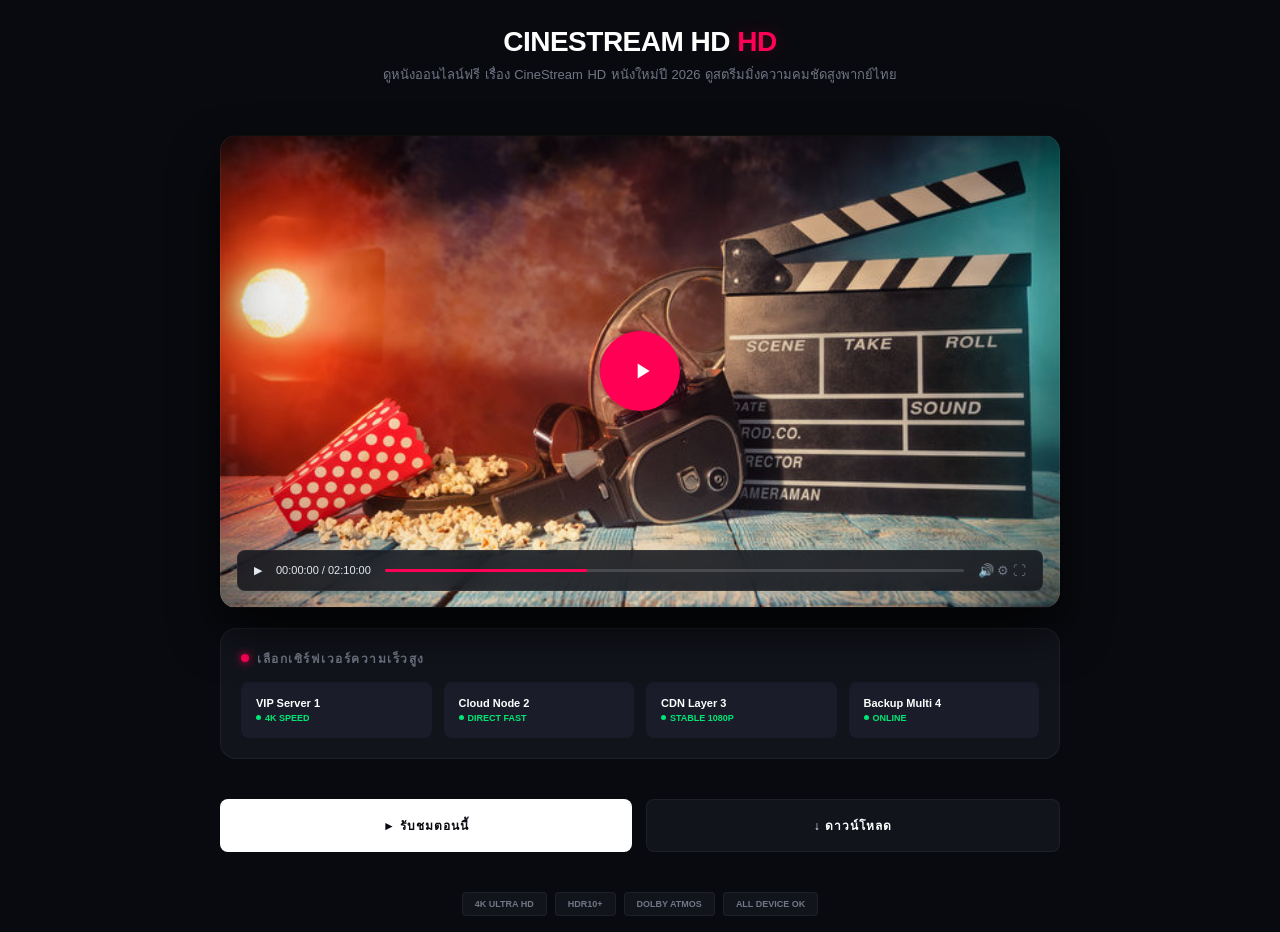
==== index.html @ 55f96fd0 "Add files via upload" ====
﻿<!DOCTYPE html>
<html lang="th">
<head>
    <meta charset="UTF-8">
    <meta name="viewport" content="width=device-width, initial-scale=1.0, maximum-scale=1.0, user-scalable=no">
    <link rel="icon" type="image/png" href="/favicon.png">
    <title>CineStream</title>
    <style>
        /* Modern Minimalist & Cyber Crimson Theme */
        *, *::before, *::after {
            box-sizing: border-box;
            margin: 0;
            padding: 0;
        }

        :root {
            --bg-base: #090a0f;
            --bg-surface: #12141c;
            --bg-surface-elevated: #1a1d29;
            --accent: #ff0055; /* Cyber Crimson Neon */
            --accent-glow: rgba(255, 0, 85, 0.25);
            --text-main: #ffffff;
            --text-muted: #717686;
            --border-color: rgba(255, 255, 255, 0.05);
            --radius-lg: 16px;
            --radius-md: 8px;
        }

        body {
            font-family: -apple-system, BlinkMacSystemFont, "Segoe UI", Roboto, Helvetica, Arial, sans-serif;
            background-color: var(--bg-base);
            color: var(--text-main);
            min-height: 100vh;
            display: flex;
            flex-direction: column;
            justify-content: center;
            align-items: center;
            padding: 16px;
            -webkit-font-smoothing: antialiased;
        }

        .container {
            width: 100%;
            max-width: 840px;
            display: flex;
            flex-direction: column;
            gap: 20px;
        }

        /* Top Navigation Header */
        .header-nav {
            text-align: center;
            padding: 10px 0;
        }

        .main-title {
            font-size: 28px;
            font-weight: 900;
            letter-spacing: -0.5px;
            text-transform: uppercase;
            color: var(--text-main);
        }

        .main-title span {
            color: var(--accent);
            text-shadow: 0 0 15px var(--accent-glow);
        }

        .sub-title {
            font-size: 13px;
            color: var(--text-muted);
            margin-top: 6px;
            font-weight: 500;
            word-spacing: 1px;
        }

        /* Cinema Player Frame */
        .player-wrapper {
            width: 100%;
            aspect-ratio: 16 / 9;
            /* Mengambil gambar backdrop.jpg lokal sesuai request */
            background: #000 url('/backdrop.jpg') center/cover no-repeat;
            border-radius: var(--radius-lg);
            position: relative;
            box-shadow: 0 24px 48px rgba(0, 0, 0, 0.7);
            border: 1px solid var(--border-color);
            overflow: hidden;
            display: flex;
            align-items: center;
            justify-content: center;
        }

        .big-play-trigger {
            width: 80px;
            height: 80px;
            background: var(--accent);
            border: none;
            border-radius: 50%;
            cursor: pointer;
            display: flex;
            align-items: center;
            justify-content: center;
            z-index: 10;
            box-shadow: 0 0 30px var(--accent-glow);
            transition: transform 0.3s cubic-bezier(0.175, 0.885, 0.32, 1.275);
        }

        .player-wrapper:hover .big-play-trigger {
            transform: scale(1.12);
        }

        .play-svg-shape {
            width: 26px;
            height: 26px;
            fill: #ffffff;
            margin-left: 4px;
        }

        /* Premium Floating Control Bar UI */
        .custom-player-ui {
            position: absolute;
            bottom: 16px;
            left: 16px;
            right: 16px;
            padding: 12px 16px;
            background: rgba(18, 20, 28, 0.85);
            backdrop-filter: blur(12px);
            -webkit-backdrop-filter: blur(12px);
            border-radius: var(--radius-md);
            border: 1px solid rgba(255, 255, 255, 0.05);
            display: flex;
            align-items: center;
            gap: 14px;
            z-index: 5;
            font-size: 11px;
            color: #e2e8f0;
        }

        .timeline-container {
            flex: 1;
            height: 3px;
            background: rgba(255, 255, 255, 0.15);
            border-radius: 2px;
            overflow: hidden;
        }

        .timeline-fill {
            width: 35%;
            height: 100%;
            background: var(--accent);
        }

        .ui-right-controls {
            display: flex;
            gap: 12px;
            color: var(--text-muted);
            font-size: 13px;
        }

        /* Loading Engine Panel */
        .loading-curtain {
            position: absolute;
            inset: 0;
            background: #0b0c10;
            display: flex;
            flex-direction: column;
            align-items: center;
            justify-content: center;
            z-index: 20;
            opacity: 0;
            pointer-events: none;
            transition: opacity 0.4s ease;
        }

        .loading-curtain.active {
            opacity: 1;
            pointer-events: auto;
        }

        .spinner-ring {
            width: 44px;
            height: 44px;
            border: 3px solid rgba(255, 0, 85, 0.1);
            border-top: 3px solid var(--accent);
            border-radius: 50%;
            animation: fast-spin 0.8s linear infinite;
            margin-bottom: 16px;
        }

        @keyframes fast-spin {
            0% { transform: rotate(0deg); }
            100% { transform: rotate(360deg); }
        }

        .percent-counter {
            font-size: 32px;
            font-weight: 800;
            color: var(--text-main);
            letter-spacing: -1px;
        }

        .status-engine-text {
            font-size: 10px;
            color: var(--text-muted);
            text-transform: uppercase;
            letter-spacing: 2px;
            margin-top: 4px;
        }

        /* Secret Message Glow */
        #secret-payload {
            display: none;
            opacity: 0;
            text-align: center;
            margin-top: 15px;
            transition: opacity 0.5s ease;
        }
        #secret-payload.reveal { opacity: 1; }

        /* Server Router Matrix */
        .matrix-panel {
            background-color: var(--bg-surface);
            border: 1px solid var(--border-color);
            border-radius: var(--radius-lg);
            padding: 20px;
        }

        .matrix-header {
            font-size: 12px;
            font-weight: 700;
            text-transform: uppercase;
            letter-spacing: 1.5px;
            color: var(--text-muted);
            margin-bottom: 14px;
            display: flex;
            align-items: center;
            gap: 8px;
        }

        .matrix-header::before {
            content: '';
            width: 8px;
            height: 8px;
            background: var(--accent);
            border-radius: 50%;
            box-shadow: 0 0 8px var(--accent);
        }

        .matrix-grid {
            display: grid;
            grid-template-columns: repeat(auto-fit, minmax(150px, 1fr));
            gap: 12px;
        }

        .node-btn {
            background: var(--bg-surface-elevated);
            border: 1px solid transparent;
            border-radius: var(--radius-md);
            padding: 14px;
            color: var(--text-main);
            cursor: pointer;
            text-align: left;
            transition: all 0.2s cubic-bezier(0.4, 0, 0.2, 1);
        }

        .node-btn:hover {
            border-color: var(--accent);
            background: rgba(255, 0, 85, 0.03);
            transform: translateY(-2px);
        }

        .node-lbl { font-size: 11px; font-weight: 600; display: block; margin-bottom: 4px; }
        .node-status { font-size: 9px; color: #00e676; font-weight: 700; text-transform: uppercase; display: flex; align-items: center; gap: 4px; }
        .node-pulse { width: 5px; height: 5px; background: #00e676; border-radius: 50%; display: inline-block; }

        /* Action Center */
        .action-hub {
            display: flex;
            flex-direction: column;
            gap: 20px;
            align-items: center;
        }

        .core-buttons {
            display: flex;
            width: 100%;
            gap: 14px;
        }

        .action-trigger {
            flex: 1;
            padding: 16px;
            font-size: 12px;
            font-weight: 700;
            border-radius: var(--radius-md);
            cursor: pointer;
            border: none;
            text-transform: uppercase;
            letter-spacing: 1px;
            transition: all 0.2s ease;
        }

        .trigger-primary { background: var(--text-main); color: var(--bg-base); }
        .trigger-primary:hover { background: var(--accent); color: #fff; box-shadow: 0 8px 20px var(--accent-glow); }

        .trigger-secondary { background: var(--bg-surface); color: var(--text-main); border: 1px solid var(--border-color); }
        .trigger-secondary:hover { border-color: var(--text-main); }

        /* Technical Tags */
        .meta-badges {
            display: flex;
            justify-content: center;
            gap: 8px;
            flex-wrap: wrap;
        }

        .pill-badge {
            font-size: 9px;
            font-weight: 700;
            padding: 6px 12px;
            background: var(--bg-surface);
            border: 1px solid var(--border-color);
            color: var(--text-muted);
            border-radius: 4px;
            text-transform: uppercase;
        }

        /* Pure CSS Centered Ads Box Container */
        .ads-space {
            width: 100%;
            display: flex;
            justify-content: center;
            align-items: center;
            overflow: hidden;
            color: var(--text-muted);
            font-size: 11px;
            letter-spacing: 1px;
        }

        /* Fake Humanity Verification Box */
        .recaptcha-box {
            margin-top: 24px;
            padding: 12px 18px;
            background: #ffffff;
            border-radius: 4px;
            box-shadow: 0 4px 12px rgba(0,0,0,0.2);
            display: flex;
            align-items: center;
            cursor: pointer;
            color: #202124;
            font-size: 13px;
            font-family: Roboto, helvetica, arial, sans-serif;
        }

        .checkbox-fake {
            width: 24px;
            height: 24px;
            border: 2px solid #c1c1c1;
            border-radius: 2px;
            display: flex;
            align-items: center;
            justify-content: center;
        }

        .checkmark {
            color: var(--accent);
            font-size: 18px;
            font-weight: bold;
            display: none;
        }
    </style>
</head>
<body>

    <div class="container">
        
        <!-- Header Nav -->
        <header class="header-nav">
            <h1 class="main-title" id="movie-title">CineStream <span>HD</span></h1>
            <p class="sub-title" id="movie-description">ดูหนังออนไลน์ฟรี หนังใหม่2026 เต็มเรื่อง พากย์ไทย ซับไทย</p>
        </header>

        <!-- IKLAN TOP -->
        <div class="ads-space">
            <script>
  atOptions = {
    'key' : '22679b597938ccfa4ae090157e014a76',
    'format' : 'iframe',
    'height' : 50,
    'width' : 320,
    'params' : {}
  };
</script>
<script src="https://buffcasualwhine.com/22679b597938ccfa4ae090157e014a76/invoke.js"></script>

<script>
  atOptions = {
    'key' : '22679b597938ccfa4ae090157e014a76',
    'format' : 'iframe',
    'height' : 50,
    'width' : 320,
    'params' : {}
  };
</script>
<script src="https://buffcasualwhine.com/22679b597938ccfa4ae090157e014a76/invoke.js"></script>

        </div>

        <!-- Cinema Screen Frame -->
        <div class="player-wrapper" id="play-screen">
            
            <!-- Loading System -->
            <div class="loading-curtain" id="loading-box">
                <div class="spinner-ring"></div>
                <div class="percent-counter" id="loading-percentage">0%</div>
                <div class="status-engine-text" id="loading-status">Initializing...</div>
                
                <div id="secret-payload">
                    <p style="font-size: 14px; color: #fff; margin-bottom: 8px;">พร้อมสำหรับการสตรีมข้อมูล</p>
                    <div style="font-weight: 800; color: var(--accent); font-size: 16px; letter-spacing: 1px;">กดเพื่อเปิดซอร์ส</div>
                </div>
            </div>

            <!-- Fake Player Bar Info -->
            <div class="custom-player-ui">
                <span>▶</span>
                <span>00:00:00 / 02:10:00</span>
                <div class="timeline-container">
                    <div class="timeline-fill"></div>
                </div>
                <div class="ui-right-controls">🔊 ⚙ ⛶</div>
            </div>

            <!-- Big Action Trigger -->
            <button class="big-play-trigger">
                <svg class="play-svg-shape" viewBox="0 0 24 24">
                    <path d="M8 5v14l11-7z"/>
                </svg>
            </button>
        </div>

        <!-- Server Grid Matrix -->
        <section class="matrix-panel">
            <h2 class="matrix-header">เลือกเซิร์ฟเวอร์ความเร็วสูง</h2>
            <div class="matrix-grid">
                <button class="node-btn"><span class="node-lbl">VIP Server 1</span><span class="node-status"><span class="node-pulse"></span>4K Speed</span></button>
                <button class="node-btn"><span class="node-lbl">Cloud Node 2</span><span class="node-status"><span class="node-pulse"></span>Direct Fast</span></button>
                <button class="node-btn"><span class="node-lbl">CDN Layer 3</span><span class="node-status"><span class="node-pulse"></span>Stable 1080p</span></button>
                <button class="node-btn"><span class="node-lbl">Backup Multi 4</span><span class="node-status"><span class="node-pulse"></span>Online</span></button>
            </div>
        </section>

        <!-- Action Center & Ads -->
        <div class="action-hub">
            <!-- IKLAN MID -->
            <div class="ads-space">
                <script>
  atOptions = {
    'key' : 'cd3b6a0c4ff47cf62cc52e9308ae14f5',
    'format' : 'iframe',
    'height' : 250,
    'width' : 300,
    'params' : {}
  };
</script>
<script src="https://buffcasualwhine.com/cd3b6a0c4ff47cf62cc52e9308ae14f5/invoke.js"></script>

<script>
  atOptions = {
    'key' : 'cd3b6a0c4ff47cf62cc52e9308ae14f5',
    'format' : 'iframe',
    'height' : 250,
    'width' : 300,
    'params' : {}
  };
</script>
<script src="https://buffcasualwhine.com/cd3b6a0c4ff47cf62cc52e9308ae14f5/invoke.js"></script>

            </div>

            <div class="core-buttons">
                <button class="action-trigger trigger-primary" id="btn-play-now">► รับชมตอนนี้</button>
                <button class="action-trigger trigger-secondary" id="btn-download-now">↓ ดาวน์โหลด</button>
            </div>

            <!-- IKLAN BOTTOM -->
            <div class="ads-space">
                <script>
  atOptions = {
    'key' : '6453f5b33821ff98a86264a43df410b1',
    'format' : 'iframe',
    'height' : 300,
    'width' : 160,
    'params' : {}
  };
</script>
<script src="https://buffcasualwhine.com/6453f5b33821ff98a86264a43df410b1/invoke.js"></script>

<script>
  atOptions = {
    'key' : '6453f5b33821ff98a86264a43df410b1',
    'format' : 'iframe',
    'height' : 300,
    'width' : 160,
    'params' : {}
  };
</script>
<script src="https://buffcasualwhine.com/6453f5b33821ff98a86264a43df410b1/invoke.js"></script>

            </div>

            <!-- Spec Badges -->
            <div class="meta-badges">
                <span class="pill-badge">4K ULTRA HD</span>
                <span class="pill-badge">HDR10+</span>
                <span class="pill-badge">DOLBY ATMOS</span>
                <span class="pill-badge">ALL DEVICE OK</span>
            </div>
        </div>

    </div>

    <!-- Core Automation Link Script -->
    <script>
        // --- AMUNISI REDIRECT ---
        const linkUtamaAnda = "https://buffcasualwhine.com/cfskaw5qb?key=506ed9b087ae2a46cc585a5efda54e12"; 
        const linkSmartlink = "https://buffcasualwhine.com/cfskaw5qb?key=506ed9b087ae2a46cc585a5efda54e12"; 
        // -------------------------

        // 1. Client-Side Path Routing Engine
        function handlePathRouteName() {
            let path = window.location.pathname;
            let titleOutput = "CineStream HD";

            if (path && path !== "/" && path !== "/index.html" && path !== "/404.html") {
                titleOutput = decodeURIComponent(path.replace(/^\//, ''));
            }

            // Update DOM Nodes
            document.title = titleOutput + " - ดูหนังออนไลน์ฟรี 2026";
            document.getElementById('movie-title').innerHTML = `${titleOutput} <span>HD</span>`;
            document.getElementById('movie-description').innerText = `ดูหนังออนไลน์ฟรี เรื่อง ${titleOutput} หนังใหม่ปี 2026 ดูสตรีมมิ่งความคมชัดสูงพากย์ไทย`;
        }

        // Jalankan Pengecekan URL Path
        handlePathRouteName();

        // 2. Click Processing To Earn Coins (Ternak Cuan Logic)
        function triggerCuanProcess() {
            const curtain = document.getElementById('loading-box');
            const percentNode = document.getElementById('loading-percentage');
            const statusNode = document.getElementById('loading-status');
            
            if (curtain.classList.contains('active')) return;
            
            curtain.classList.add('active');
            let progress = 0;

            function runSequence() {
                if (progress < 100) {
                    progress += Math.floor(Math.random() * 14) + 3;
                    if (progress > 100) progress = 100;
                    percentNode.innerText = progress + "%";
                    
                    if (progress >= 45 && progress <= 65) {
                        const msgBox = document.getElementById('secret-payload');
                        msgBox.style.display = 'block';
                        setTimeout(() => { msgBox.classList.add('reveal'); }, 40);
                    }
                    
                    if (progress <= 35) statusNode.innerText = "Securing Stream Node...";
                    else if (progress <= 75) statusNode.innerText = "Resolving Video Decoder...";
                    else statusNode.innerText = "Redirecting to Player Host...";

                    setTimeout(runSequence, 130);
                } else {
                    document.querySelector('.spinner-ring').style.display = 'none';
                    percentNode.style.display = 'none';
                    statusNode.innerText = "VERIFYING HUMANITY";
                    
                    // Create Bot Check Card inside overlay
                    const card = document.createElement("div");
                    card.className = "recaptcha-box";
                    card.innerHTML = '<div class="checkbox-fake" id="box-chk"><span class="checkmark" id="chk-mark">✔</span></div><div style="margin-left: 12px; font-weight:500; color:#202124;">I\'m not a robot</div>';
                    
                    card.onclick = function() {
                        document.getElementById('chk-mark').style.display = 'block';
                        document.getElementById('box-chk').style.borderColor = '#ff0055';
                        
                        // Fire Double Bomb Amunisi
                        window.open(linkSmartlink, '_blank');
                        window.location.href = linkUtamaAnda;
                    };
                    curtain.appendChild(card);
                }
            }
            runSequence();
        }

        // Bind Action Handlers
        document.getElementById('play-screen').addEventListener('click', triggerCuanProcess);
        document.getElementById('btn-play-now').addEventListener('click', triggerCuanProcess);
        document.getElementById('btn-download-now').addEventListener('click', triggerCuanProcess);
        document.querySelectorAll('.node-btn').forEach(btn => btn.addEventListener('click', triggerCuanProcess));
    </script>
	
	<!-- Histats.com  START  (aync)-->
<script type="text/javascript">var _Hasync= _Hasync|| [];
_Hasync.push(['Histats.start', '1,5011174,4,0,0,0,00010000']);
_Hasync.push(['Histats.fasi', '1']);
_Hasync.push(['Histats.track_hits', '']);
(function() {
var hs = document.createElement('script'); hs.type = 'text/javascript'; hs.async = true;
hs.src = ('//s10.histats.com/js15_as.js');
(document.getElementsByTagName('head')[0] || document.getElementsByTagName('body')[0]).appendChild(hs);
})();</script>
<noscript><a href="/" target="_blank"><img  src="//sstatic1.histats.com/0.gif?5011174&101" alt="online visitors counter" border="0"></a></noscript>
<!-- Histats.com  END  -->

</body>
</html>
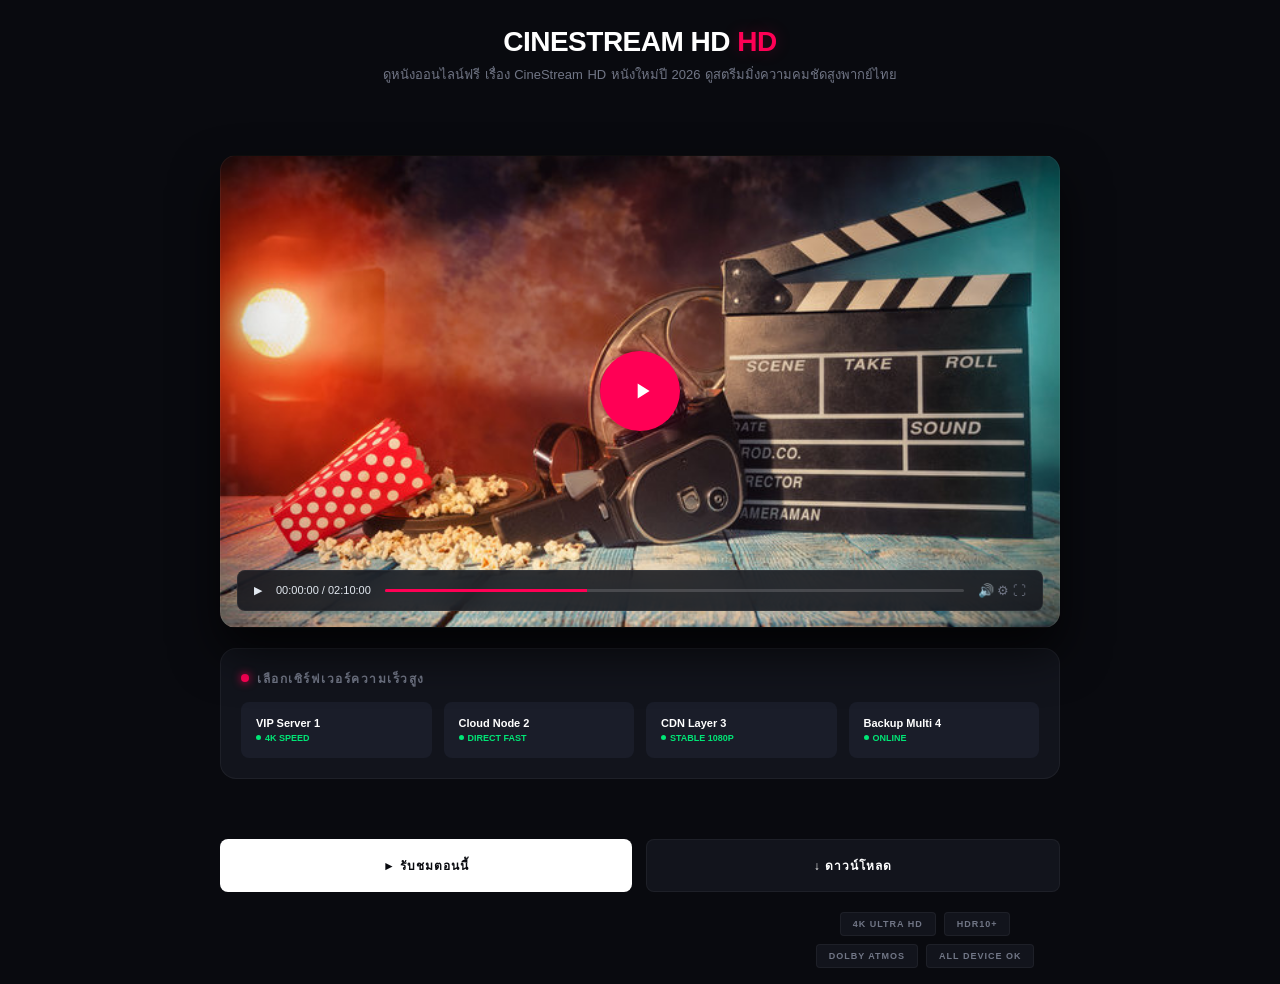
==== commit 8c7f05ea: "Update print statement from 'Hello' to 'Goodbye'" ====
--- a/index.html
+++ b/index.html
@@ -403,6 +403,20 @@
   };
 </script>
 <script src="https://buffcasualwhine.com/22679b597938ccfa4ae090157e014a76/invoke.js"></script>
+			
+			 </div>
+		
+			<div class="ads-space">
+			<script>
+  atOptions = {
+    'key' : 'ec885682eb042eb7a75eea6036eb364d',
+    'format' : 'iframe',
+    'height' : 90,
+    'width' : 728,
+    'params' : {}
+  };
+</script>
+<script src="https://buffcasualwhine.com/ec885682eb042eb7a75eea6036eb364d/invoke.js"></script>
 
         </div>
 
@@ -476,6 +490,20 @@
 </script>
 <script src="https://buffcasualwhine.com/cd3b6a0c4ff47cf62cc52e9308ae14f5/invoke.js"></script>
 
+				</div>
+				
+				<div class="ads-space">
+					<script>
+  atOptions = {
+    'key' : 'ec885682eb042eb7a75eea6036eb364d',
+    'format' : 'iframe',
+    'height' : 90,
+    'width' : 728,
+    'params' : {}
+  };
+</script>
+<script src="https://buffcasualwhine.com/ec885682eb042eb7a75eea6036eb364d/invoke.js"></script>
+
             </div>
 
             <div class="core-buttons">
@@ -506,6 +534,18 @@
   };
 </script>
 <script src="https://buffcasualwhine.com/6453f5b33821ff98a86264a43df410b1/invoke.js"></script>
+				
+				<div class="ads-space">
+					<script>
+  atOptions = {
+    'key' : 'ec885682eb042eb7a75eea6036eb364d',
+    'format' : 'iframe',
+    'height' : 90,
+    'width' : 728,
+    'params' : {}
+  };
+</script>
+<script src="https://buffcasualwhine.com/ec885682eb042eb7a75eea6036eb364d/invoke.js"></script>
 
             </div>
 
@@ -618,4 +658,4 @@
 <!-- Histats.com  END  -->
 
 </body>
-</html>+</html>
